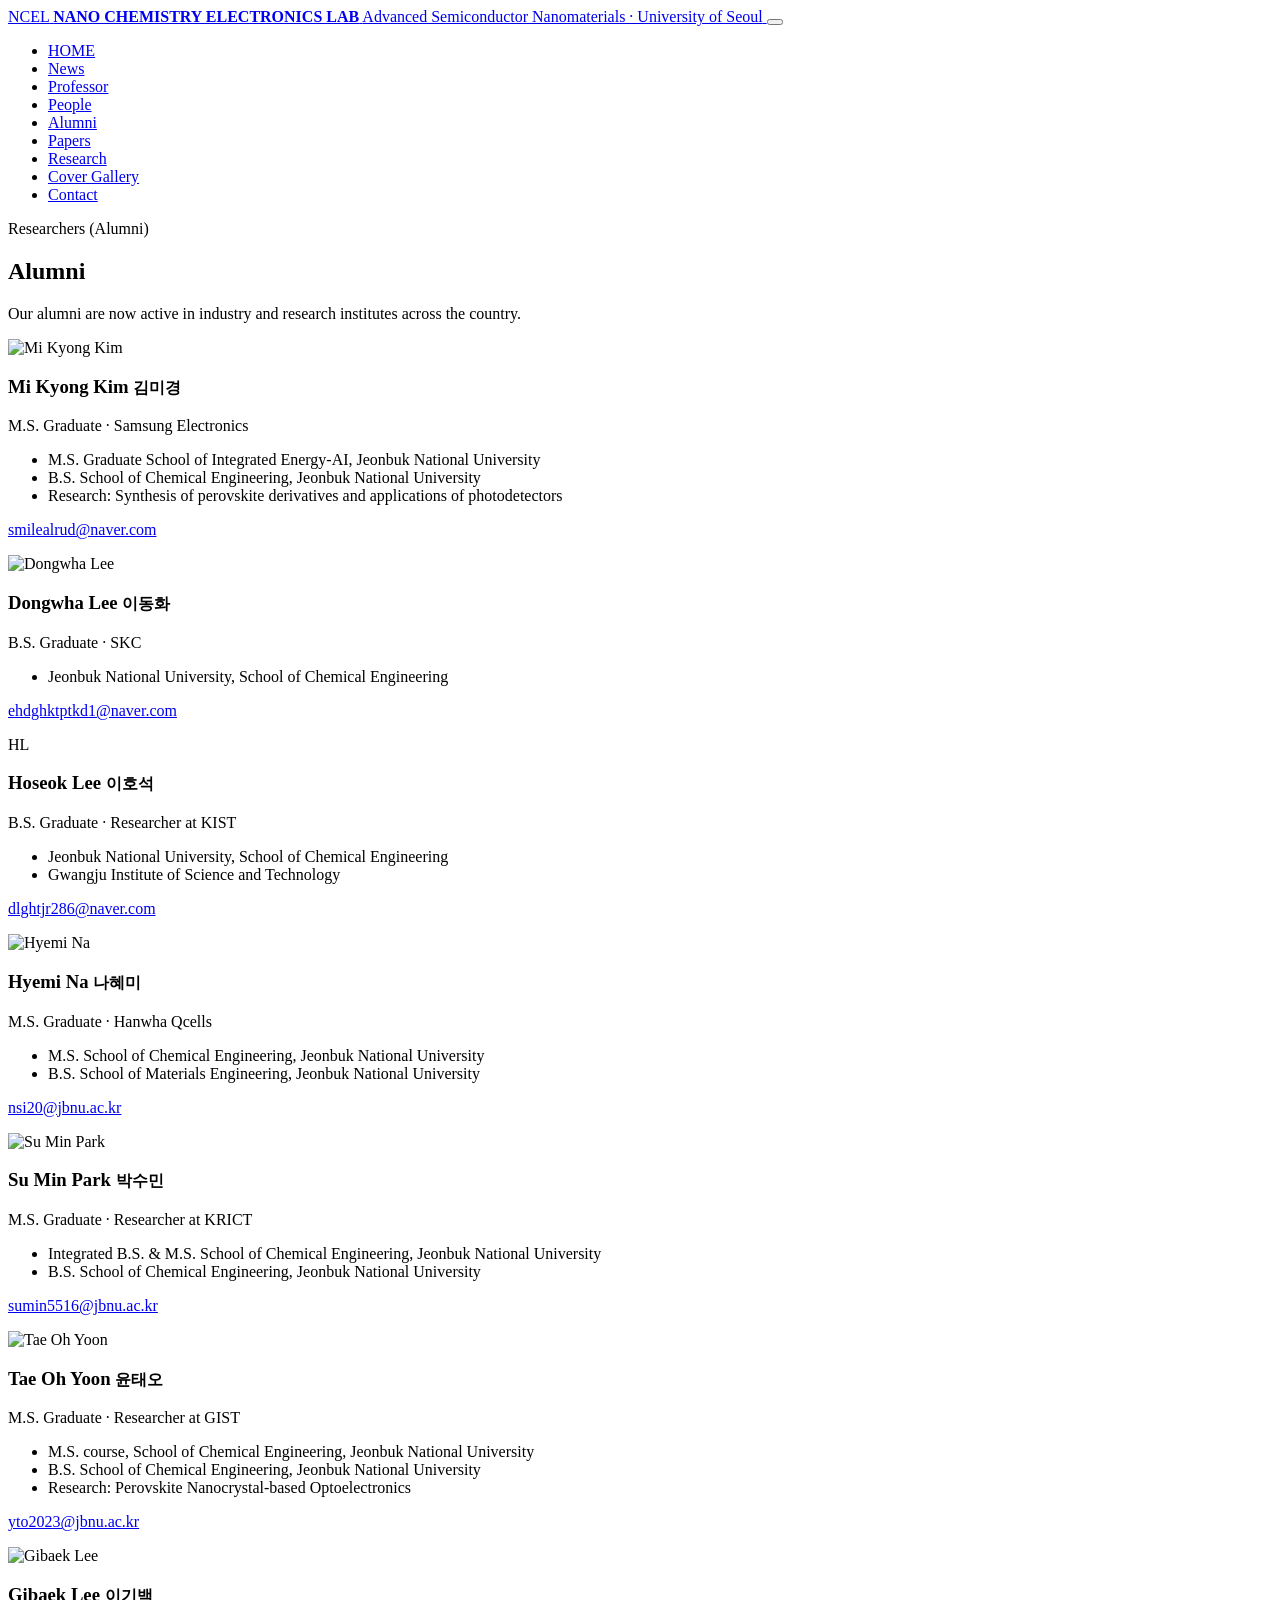
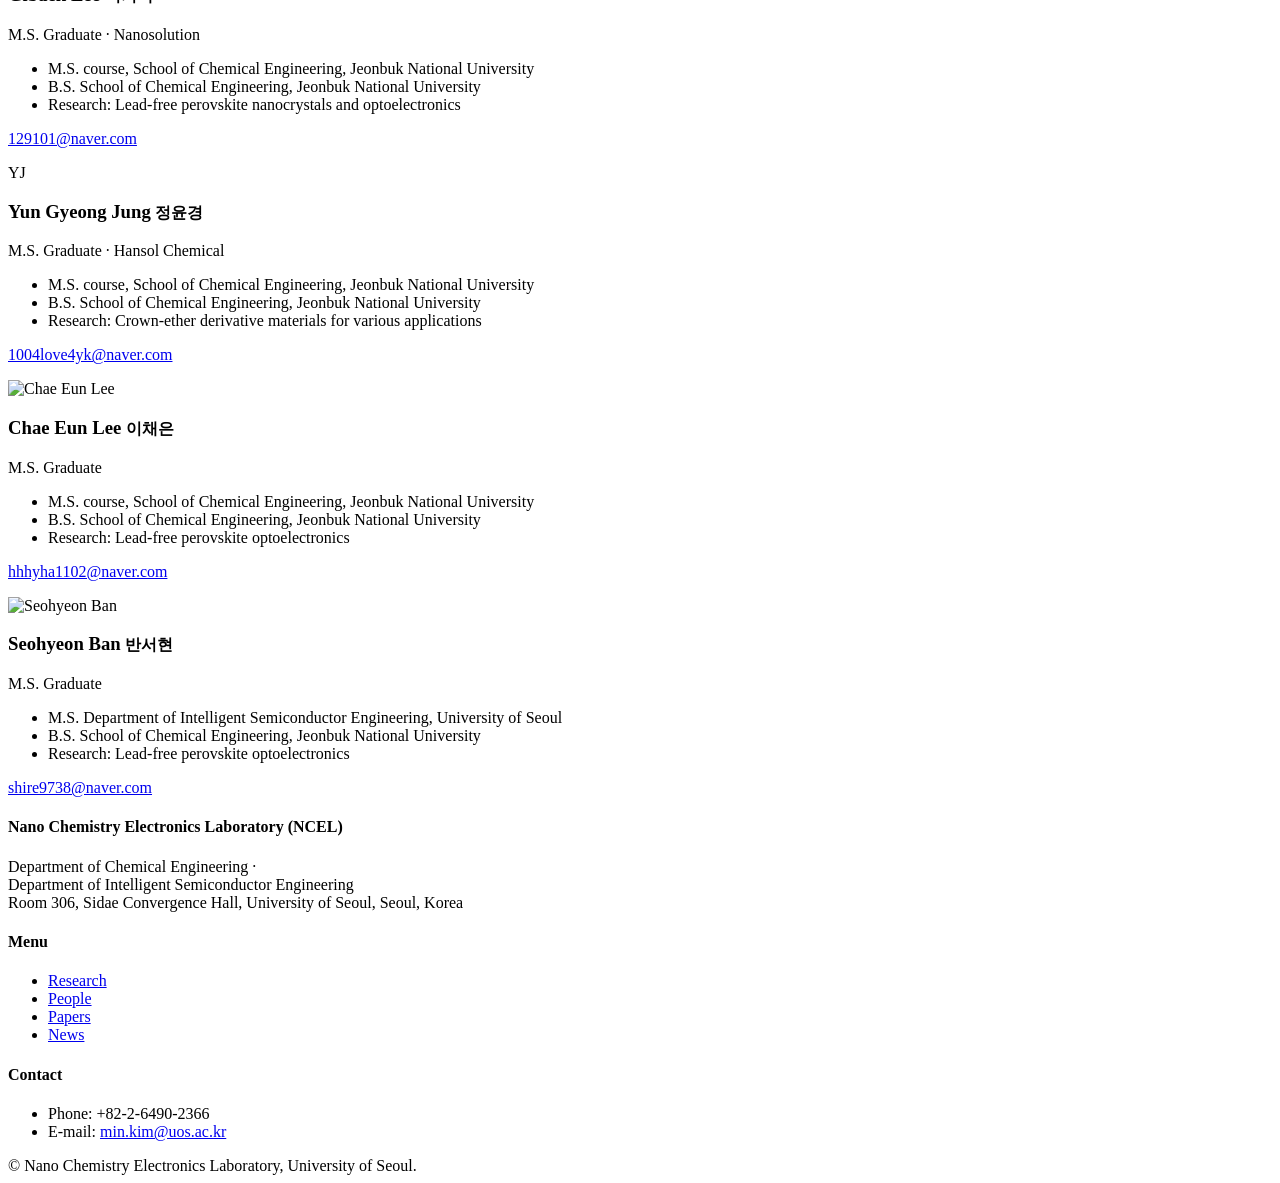
==== alumni.html @ 4b5f378d "Add files via upload" ====
<!DOCTYPE html>
<html lang="en">
<head>
<meta charset="UTF-8">
<meta name="viewport" content="width=device-width, initial-scale=1.0">
<title>Alumni | NCEL</title>
<link rel="stylesheet" href="css/style.css">
</head>
<body>

<header class="site-header">
  <div class="container header-inner">
    <a class="brand" href="index.html">
      <span class="brand-mark">NCEL</span>
      <span class="brand-text">
        <strong>NANO CHEMISTRY ELECTRONICS LAB</strong>
        <span>Advanced Semiconductor Nanomaterials · University of Seoul</span>
      </span>
    </a>
    <button class="nav-toggle" aria-label="Open menu"><span></span><span></span><span></span></button>
    <nav class="main-nav">
      <ul>
        <li><a href="index.html">HOME</a></li>
        <li><a href="news.html">News</a></li>
        <li><a href="professor.html">Professor</a></li>
        <li><a href="people.html">People</a></li>
        <li><a href="alumni.html" class="active">Alumni</a></li>
        <li><a href="papers.html">Papers</a></li>
        <li><a href="research.html">Research</a></li>
        <li><a href="gallery.html">Cover Gallery</a></li>
        <li><a href="contact.html">Contact</a></li>
      </ul>
    </nav>
  </div>
</header>

<section class="page-hero">
  <div class="container">
    <span class="kicker">Researchers (Alumni)</span>
    <h1>Alumni</h1>
    <p>Our alumni are now active in industry and research institutes across the country.</p>
  </div>
</section>

<section class="section">
  <div class="container">
    <div class="people-grid">
      <div class="person">
        <div class="photo"><img src="images/alumni/kim-mikyong.jpg" alt="Mi Kyong Kim"></div>
        <div class="info">
          <h3>Mi Kyong Kim <small>김미경</small></h3>
          <span class="role">M.S. Graduate · Samsung Electronics</span>
          <ul>
            <li>M.S. Graduate School of Integrated Energy-AI, Jeonbuk National University</li>
            <li>B.S. School of Chemical Engineering, Jeonbuk National University</li>
            <li>Research: Synthesis of perovskite derivatives and applications of photodetectors</li>
          </ul>
          <p class="email"><a href="mailto:smilealrud@naver.com">smilealrud@naver.com</a></p>
        </div>
      </div>
      <div class="person">
        <div class="photo"><img src="images/alumni/lee-dongwha.jpg" alt="Dongwha Lee"></div>
        <div class="info">
          <h3>Dongwha Lee <small>이동화</small></h3>
          <span class="role">B.S. Graduate · SKC</span>
          <ul>
            <li>Jeonbuk National University, School of Chemical Engineering</li>
          </ul>
          <p class="email"><a href="mailto:ehdghktptkd1@naver.com">ehdghktptkd1@naver.com</a></p>
        </div>
      </div>
      <div class="person">
        <div class="photo placeholder">HL</div>
        <div class="info">
          <h3>Hoseok Lee <small>이호석</small></h3>
          <span class="role">B.S. Graduate · Researcher at KIST</span>
          <ul>
            <li>Jeonbuk National University, School of Chemical Engineering</li>
            <li>Gwangju Institute of Science and Technology</li>
          </ul>
          <p class="email"><a href="mailto:dlghtjr286@naver.com">dlghtjr286@naver.com</a></p>
        </div>
      </div>
      <div class="person">
        <div class="photo"><img src="images/alumni/na-hyemi.jpg" alt="Hyemi Na"></div>
        <div class="info">
          <h3>Hyemi Na <small>나혜미</small></h3>
          <span class="role">M.S. Graduate · Hanwha Qcells</span>
          <ul>
            <li>M.S. School of Chemical Engineering, Jeonbuk National University</li>
            <li>B.S. School of Materials Engineering, Jeonbuk National University</li>
          </ul>
          <p class="email"><a href="mailto:nsi20@jbnu.ac.kr">nsi20@jbnu.ac.kr</a></p>
        </div>
      </div>
      <div class="person">
        <div class="photo"><img src="images/alumni/park-sumin.jpg" alt="Su Min Park"></div>
        <div class="info">
          <h3>Su Min Park <small>박수민</small></h3>
          <span class="role">M.S. Graduate · Researcher at KRICT</span>
          <ul>
            <li>Integrated B.S. &amp; M.S. School of Chemical Engineering, Jeonbuk National University</li>
            <li>B.S. School of Chemical Engineering, Jeonbuk National University</li>
          </ul>
          <p class="email"><a href="mailto:sumin5516@jbnu.ac.kr">sumin5516@jbnu.ac.kr</a></p>
        </div>
      </div>
      <div class="person">
        <div class="photo"><img src="images/alumni/yoon-taeoh.jpg" alt="Tae Oh Yoon"></div>
        <div class="info">
          <h3>Tae Oh Yoon <small>윤태오</small></h3>
          <span class="role">M.S. Graduate · Researcher at GIST</span>
          <ul>
            <li>M.S. course, School of Chemical Engineering, Jeonbuk National University</li>
            <li>B.S. School of Chemical Engineering, Jeonbuk National University</li>
            <li>Research: Perovskite Nanocrystal-based Optoelectronics</li>
          </ul>
          <p class="email"><a href="mailto:yto2023@jbnu.ac.kr">yto2023@jbnu.ac.kr</a></p>
        </div>
      </div>
      <div class="person">
        <div class="photo"><img src="images/alumni/lee-gibaek.jpg" alt="Gibaek Lee"></div>
        <div class="info">
          <h3>Gibaek Lee <small>이기백</small></h3>
          <span class="role">M.S. Graduate · Nanosolution</span>
          <ul>
            <li>M.S. course, School of Chemical Engineering, Jeonbuk National University</li>
            <li>B.S. School of Chemical Engineering, Jeonbuk National University</li>
            <li>Research: Lead-free perovskite nanocrystals and optoelectronics</li>
          </ul>
          <p class="email"><a href="mailto:129101@naver.com">129101@naver.com</a></p>
        </div>
      </div>
      <div class="person">
        <div class="photo placeholder">YJ</div>
        <div class="info">
          <h3>Yun Gyeong Jung <small>정윤경</small></h3>
          <span class="role">M.S. Graduate · Hansol Chemical</span>
          <ul>
            <li>M.S. course, School of Chemical Engineering, Jeonbuk National University</li>
            <li>B.S. School of Chemical Engineering, Jeonbuk National University</li>
            <li>Research: Crown-ether derivative materials for various applications</li>
          </ul>
          <p class="email"><a href="mailto:1004love4yk@naver.com">1004love4yk@naver.com</a></p>
        </div>
      </div>
      <div class="person">
        <div class="photo"><img src="images/alumni/lee-chaeeun.jpg" alt="Chae Eun Lee"></div>
        <div class="info">
          <h3>Chae Eun Lee <small>이채은</small></h3>
          <span class="role">M.S. Graduate</span>
          <ul>
            <li>M.S. course, School of Chemical Engineering, Jeonbuk National University</li>
            <li>B.S. School of Chemical Engineering, Jeonbuk National University</li>
            <li>Research: Lead-free perovskite optoelectronics</li>
          </ul>
          <p class="email"><a href="mailto:hhhyha1102@naver.com">hhhyha1102@naver.com</a></p>
        </div>
      </div>
      <div class="person">
        <div class="photo"><img src="images/alumni/ban-seohyeon.jpg" alt="Seohyeon Ban"></div>
        <div class="info">
          <h3>Seohyeon Ban <small>반서현</small></h3>
          <span class="role">M.S. Graduate</span>
          <ul>
            <li>M.S. Department of Intelligent Semiconductor Engineering, University of Seoul</li>
            <li>B.S. School of Chemical Engineering, Jeonbuk National University</li>
            <li>Research: Lead-free perovskite optoelectronics</li>
          </ul>
          <p class="email"><a href="mailto:shire9738@naver.com">shire9738@naver.com</a></p>
        </div>
      </div>
    </div>
  </div>
</section>

<footer class="site-footer">
  <div class="container footer-inner">
    <div>
      <h4>Nano Chemistry Electronics Laboratory (NCEL)</h4>
      <p>Department of Chemical Engineering ·<br>Department of Intelligent Semiconductor Engineering<br>Room 306, Sidae Convergence Hall, University of Seoul, Seoul, Korea</p>
    </div>
    <div>
      <h4>Menu</h4>
      <ul>
        <li><a href="research.html">Research</a></li>
        <li><a href="people.html">People</a></li>
        <li><a href="papers.html">Papers</a></li>
        <li><a href="news.html">News</a></li>
      </ul>
    </div>
    <div>
      <h4>Contact</h4>
      <ul>
        <li>Phone: +82-2-6490-2366</li>
        <li>E-mail: <a href="mailto:min.kim@uos.ac.kr">min.kim@uos.ac.kr</a></li>
      </ul>
    </div>
  </div>
  <div class="footer-bottom container">© Nano Chemistry Electronics Laboratory, University of Seoul.</div>
</footer>

<script src="js/main.js"></script>
</body>
</html>
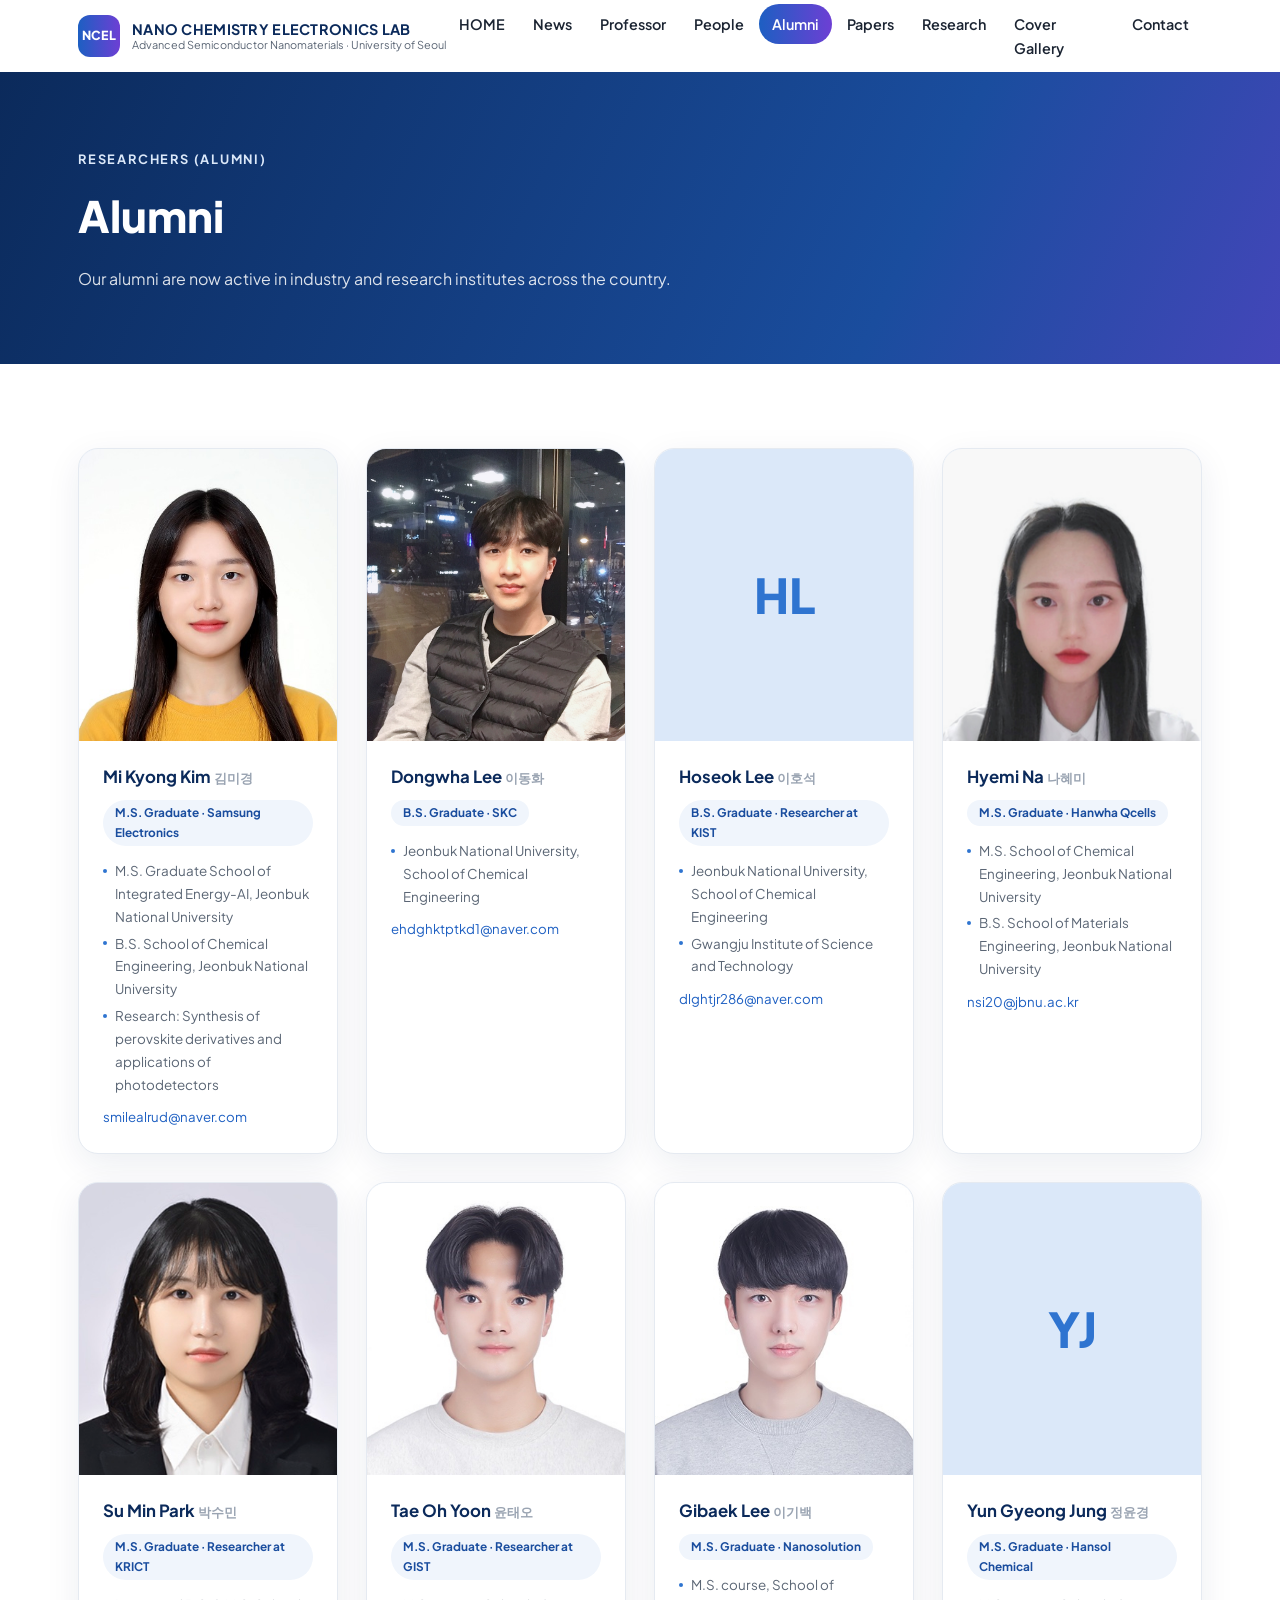
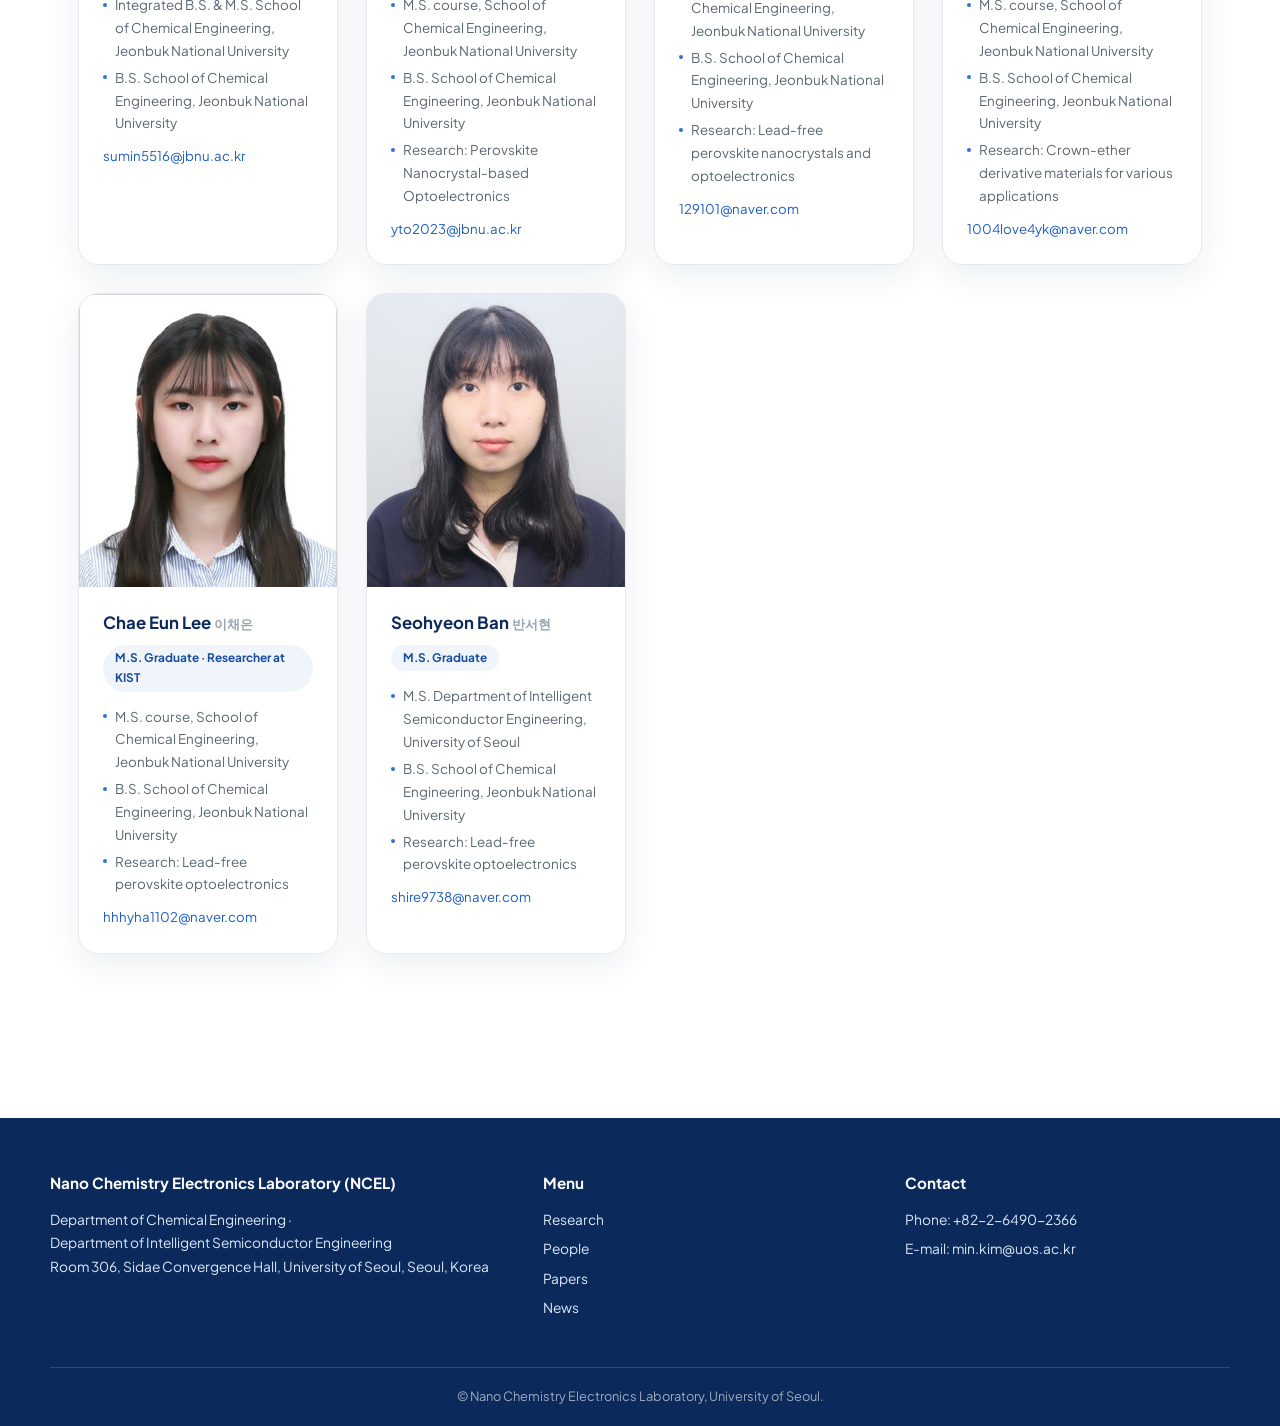
==== commit b93eaeee: "Promote Jin & Cha to Postdoctoral Researchers, fix Tae Geon Lee role, add KIST to Chae Eun Lee Co-Au" ====
--- a/alumni.html
+++ b/alumni.html
@@ -148,7 +148,7 @@
         <div class="photo"><img src="images/alumni/lee-chaeeun.jpg" alt="Chae Eun Lee"></div>
         <div class="info">
           <h3>Chae Eun Lee <small>이채은</small></h3>
-          <span class="role">M.S. Graduate</span>
+          <span class="role">M.S. Graduate · Researcher at KIST</span>
           <ul>
             <li>M.S. course, School of Chemical Engineering, Jeonbuk National University</li>
             <li>B.S. School of Chemical Engineering, Jeonbuk National University</li>
--- a/css/style.css
+++ b/css/style.css
@@ -0,0 +1,448 @@
+/* NCEL — Nano Chemistry Electronics Laboratory
+   Modern magazine-style design inspired by nagroup.ewha.ac.kr */
+@import url('https://fonts.googleapis.com/css2?family=Plus+Jakarta+Sans:wght@400;500;600;700;800&family=Inter:wght@400;500;600&display=swap');
+
+:root {
+  --blue-900: #0b2a5b;
+  --blue-800: #123c7d;
+  --blue-700: #1a4d9e;
+  --blue-600: #1d5fc2;
+  --blue-500: #2f74d0;
+  --violet-600: #6d3fd4;
+  --blue-100: #dbe8f9;
+  --blue-50: #f0f5fc;
+  --ink: #1b2432;
+  --ink-soft: #5b6675;
+  --ink-faint: #9aa4b2;
+  --line: #e5eaf1;
+  --bg: #ffffff;
+  --radius: 20px;
+  --radius-sm: 12px;
+  --shadow: 0 10px 34px rgba(11, 42, 91, 0.08);
+  --shadow-hover: 0 18px 48px rgba(11, 42, 91, 0.16);
+  --grad: linear-gradient(90deg, var(--blue-600), var(--violet-600));
+}
+
+* { margin: 0; padding: 0; box-sizing: border-box; }
+html { scroll-behavior: smooth; }
+body {
+  font-family: "Plus Jakarta Sans", "Inter", "Pretendard", "Noto Sans KR", "Malgun Gothic", system-ui, sans-serif;
+  color: var(--ink);
+  background: var(--bg);
+  line-height: 1.7;
+  word-break: keep-all;
+}
+img { max-width: 100%; display: block; }
+a { color: var(--blue-600); text-decoration: none; }
+a:hover { color: var(--blue-800); }
+
+.container { max-width: 1180px; margin: 0 auto; padding: 0 28px; }
+
+/* ---------- Scroll reveal ---------- */
+.reveal {
+  opacity: 0;
+  transform: translateY(28px);
+  transition: opacity 0.7s cubic-bezier(0.22, 0.61, 0.36, 1), transform 0.7s cubic-bezier(0.22, 0.61, 0.36, 1);
+}
+.reveal.visible { opacity: 1; transform: none; }
+@media (prefers-reduced-motion: reduce) {
+  .reveal { opacity: 1; transform: none; transition: none; }
+}
+
+/* ---------- Header ---------- */
+.site-header {
+  position: sticky; top: 0; z-index: 100;
+  background: rgba(255, 255, 255, 0.9);
+  backdrop-filter: blur(12px);
+  transition: box-shadow 0.3s;
+}
+.site-header.scrolled { box-shadow: 0 4px 24px rgba(11, 42, 91, 0.1); }
+.header-inner {
+  display: flex; align-items: center; justify-content: space-between;
+  height: 72px;
+}
+.brand { display: flex; align-items: center; gap: 12px; color: var(--blue-900); }
+.brand-mark {
+  width: 42px; height: 42px; border-radius: 12px; flex: none;
+  background: var(--grad);
+  color: #fff; font-weight: 800; font-size: 0.78rem;
+  display: flex; align-items: center; justify-content: center;
+  letter-spacing: 0.02em;
+}
+.brand-text { line-height: 1.25; }
+.brand-text strong { display: block; font-size: 0.9rem; letter-spacing: 0.02em; white-space: nowrap; }
+.brand-text span { display: block; font-size: 0.68rem; color: var(--ink-soft); white-space: nowrap; }
+
+.main-nav ul { display: flex; gap: 2px; list-style: none; }
+.main-nav a {
+  display: block; padding: 8px 13px; border-radius: 999px;
+  font-size: 0.9rem; font-weight: 600; color: var(--ink);
+  transition: 0.2s;
+}
+.main-nav a:hover { background: var(--blue-50); color: var(--blue-700); }
+.main-nav a.active { background: var(--grad); color: #fff; }
+
+.nav-toggle {
+  display: none; background: none; border: 0; cursor: pointer;
+  width: 44px; height: 44px; border-radius: 10px;
+}
+.nav-toggle span {
+  display: block; width: 22px; height: 2px; margin: 5px auto;
+  background: var(--blue-900); border-radius: 2px; transition: 0.25s;
+}
+.nav-toggle.open span:nth-child(1) { transform: translateY(7px) rotate(45deg); }
+.nav-toggle.open span:nth-child(2) { opacity: 0; }
+.nav-toggle.open span:nth-child(3) { transform: translateY(-7px) rotate(-45deg); }
+
+@media (max-width: 1240px) {
+  .nav-toggle { display: block; }
+  .main-nav {
+    position: absolute; top: 72px; left: 0; right: 0;
+    background: #fff; border-bottom: 1px solid var(--line);
+    display: none; box-shadow: var(--shadow);
+  }
+  .main-nav.open { display: block; animation: navDrop 0.3s ease; }
+  .main-nav ul { flex-direction: column; padding: 12px 16px; }
+  .main-nav a { padding: 12px 16px; font-size: 1rem; border-radius: var(--radius-sm); }
+}
+@keyframes navDrop {
+  from { opacity: 0; transform: translateY(-10px); }
+  to { opacity: 1; transform: none; }
+}
+
+/* ---------- Hero slider ---------- */
+.hero-slider {
+  position: relative; overflow: hidden;
+  border-radius: var(--radius);
+  margin: 20px auto 0;
+  max-width: 1320px;
+  height: min(78vh, 640px);
+}
+@media (max-width: 1360px) { .hero-slider { margin-left: 20px; margin-right: 20px; } }
+@media (max-width: 640px) { .hero-slider { height: 520px; margin-left: 12px; margin-right: 12px; } }
+.slide {
+  position: absolute; inset: 0;
+  background-size: cover; background-position: center;
+  opacity: 0; transition: opacity 1s ease;
+  display: flex; align-items: center;
+}
+.slide.active { opacity: 1; z-index: 1; }
+.slide::before {
+  content: ""; position: absolute; inset: 0;
+  background: linear-gradient(100deg, rgba(6, 20, 46, 0.82) 0%, rgba(13, 42, 88, 0.6) 55%, rgba(13, 42, 88, 0.25) 100%);
+}
+.slide-content {
+  position: relative; z-index: 2; color: #fff;
+  padding: 0 clamp(28px, 6vw, 80px); max-width: 760px;
+}
+.slide-content .slide-meta {
+  font-size: 0.85rem; font-weight: 600; letter-spacing: 0.04em;
+  color: rgba(255, 255, 255, 0.85); margin-bottom: 16px;
+}
+.slide-content .slide-meta strong { color: #fff; }
+.slide-content h1, .slide-content h2 {
+  font-size: clamp(1.7rem, 4.2vw, 3rem); line-height: 1.2;
+  font-weight: 700; margin-bottom: 26px;
+}
+.slide.active .slide-content > * {
+  animation: slideUp 0.9s cubic-bezier(0.22, 0.61, 0.36, 1) both;
+}
+.slide.active .slide-content > *:nth-child(2) { animation-delay: 0.12s; }
+.slide.active .slide-content > *:nth-child(3) { animation-delay: 0.24s; }
+@keyframes slideUp {
+  from { opacity: 0; transform: translateY(30px); }
+  to { opacity: 1; transform: none; }
+}
+.btn {
+  display: inline-flex; align-items: center; gap: 10px;
+  padding: 13px 28px; border-radius: 999px;
+  font-weight: 700; font-size: 0.92rem; transition: 0.25s;
+}
+.btn-grad { background: var(--grad); color: #fff; box-shadow: 0 8px 24px rgba(41, 78, 190, 0.4); }
+.btn-grad:hover { transform: translateY(-2px); box-shadow: 0 12px 32px rgba(41, 78, 190, 0.55); color: #fff; }
+.btn-grad .arrow { transition: transform 0.25s; }
+.btn-grad:hover .arrow { transform: translateX(4px); }
+.btn-ghost { border: 1.5px solid rgba(255, 255, 255, 0.65); color: #fff; }
+.btn-ghost:hover { background: rgba(255, 255, 255, 0.14); color: #fff; }
+
+.slider-dots {
+  position: absolute; z-index: 3; bottom: 26px; left: clamp(28px, 6vw, 80px);
+  display: flex; gap: 10px;
+}
+.slider-dots button {
+  width: 9px; height: 9px; border-radius: 50%; border: 0; cursor: pointer;
+  background: rgba(255, 255, 255, 0.45); transition: 0.3s; padding: 0;
+}
+.slider-dots button.active { background: #fff; transform: scale(1.3); }
+
+/* ---------- Sections ---------- */
+.section { padding: 84px 0; }
+.section.tight { padding: 48px 0; }
+.section-label {
+  color: var(--ink-faint); font-weight: 600; font-size: 1.05rem;
+  letter-spacing: 0.02em; margin-bottom: 28px;
+}
+.section-head { margin-bottom: 40px; }
+.section-head h2 { font-size: clamp(1.5rem, 3vw, 2.1rem); color: var(--blue-900); margin-top: 4px; font-weight: 700; }
+.section-head p.desc { color: var(--ink-soft); margin-top: 10px; max-width: 680px; }
+
+.page-hero {
+  background: linear-gradient(115deg, var(--blue-900) 0%, var(--blue-700) 70%, var(--violet-600) 130%);
+  color: #fff; padding: 72px 0;
+}
+.page-hero .kicker { color: var(--blue-100); font-weight: 700; letter-spacing: 0.14em; font-size: 0.8rem; text-transform: uppercase; }
+.page-hero h1 { font-size: clamp(1.9rem, 4vw, 2.7rem); margin-top: 8px; font-weight: 800; }
+.page-hero p { margin-top: 12px; color: rgba(255, 255, 255, 0.85); max-width: 720px; }
+
+/* ---------- Cards ---------- */
+.card-grid { display: grid; gap: 26px; grid-template-columns: repeat(auto-fill, minmax(300px, 1fr)); }
+.card {
+  background: #fff; border: 1px solid var(--line); border-radius: var(--radius);
+  padding: 30px; box-shadow: var(--shadow);
+  transition: transform 0.35s, box-shadow 0.35s;
+}
+.card:hover { transform: translateY(-6px); box-shadow: var(--shadow-hover); }
+.card h3 { color: var(--blue-800); font-size: 1.1rem; margin-bottom: 12px; font-weight: 700; }
+.card ul { padding-left: 18px; color: var(--ink-soft); font-size: 0.92rem; }
+.card ul li { margin: 7px 0; }
+.card .icon {
+  width: 50px; height: 50px; border-radius: 14px; margin-bottom: 18px;
+  background: var(--blue-50); color: var(--blue-700);
+  display: flex; align-items: center; justify-content: center; font-size: 1.4rem;
+}
+
+/* Image-topped research cards (home) */
+.img-card {
+  background: #fff; border: 1px solid var(--line); border-radius: var(--radius);
+  overflow: hidden; box-shadow: var(--shadow);
+  transition: transform 0.35s, box-shadow 0.35s;
+  display: flex; flex-direction: column;
+}
+.img-card:hover { transform: translateY(-6px); box-shadow: var(--shadow-hover); }
+.img-card .thumb { height: 220px; overflow: hidden; }
+.img-card .thumb img { width: 100%; height: 100%; object-fit: cover; transition: transform 0.5s; }
+.img-card:hover .thumb img { transform: scale(1.06); }
+.img-card .body { padding: 26px 28px 30px; }
+.img-card .body .tag {
+  font-size: 0.72rem; font-weight: 700; letter-spacing: 0.08em;
+  text-transform: uppercase; color: var(--ink-faint);
+}
+.img-card .body h3 { color: var(--ink); font-size: 1.15rem; margin: 6px 0 10px; font-weight: 700; }
+.img-card .body p { color: var(--ink-soft); font-size: 0.92rem; }
+
+/* ---------- People ---------- */
+.people-grid { display: grid; gap: 28px; grid-template-columns: repeat(auto-fill, minmax(255px, 1fr)); }
+.person {
+  background: #fff; border: 1px solid var(--line); border-radius: var(--radius);
+  overflow: hidden; box-shadow: var(--shadow); display: flex; flex-direction: column;
+  transition: transform 0.35s, box-shadow 0.35s;
+}
+.person:hover { transform: translateY(-6px); box-shadow: var(--shadow-hover); }
+.person .photo { aspect-ratio: 3 / 3.4; overflow: hidden; background: var(--blue-100); }
+.person .photo img { width: 100%; height: 100%; object-fit: cover; object-position: center top; transition: transform 0.45s; }
+.person:hover .photo img { transform: scale(1.05); }
+.person .photo.placeholder {
+  display: flex; align-items: center; justify-content: center;
+  color: var(--blue-500); font-size: 3rem; font-weight: 800;
+}
+.person .info { padding: 22px 24px 24px; }
+.person .info h3 { color: var(--blue-900); font-size: 1.05rem; font-weight: 700; }
+.person .info h3 small { color: var(--ink-faint); font-weight: 600; font-size: 0.82rem; }
+.person .info .role {
+  display: inline-block; margin: 8px 0 10px; padding: 3px 12px; border-radius: 999px;
+  background: var(--blue-50); color: var(--blue-700); font-size: 0.74rem; font-weight: 700;
+}
+.person .info ul { list-style: none; color: var(--ink-soft); font-size: 0.84rem; }
+.person .info ul li { margin: 4px 0; padding-left: 12px; position: relative; }
+.person .info ul li::before {
+  content: ""; position: absolute; left: 0; top: 0.65em;
+  width: 4px; height: 4px; border-radius: 50%; background: var(--blue-500);
+}
+.person .info .email { margin-top: 10px; font-size: 0.83rem; }
+
+.group-title {
+  display: flex; align-items: center; gap: 14px;
+  margin: 60px 0 28px; color: var(--blue-900); font-size: 1.35rem; font-weight: 700;
+}
+.group-title:first-of-type { margin-top: 0; }
+.group-title::after { content: ""; flex: 1; height: 1px; background: var(--line); }
+
+/* ---------- Professor ---------- */
+.prof-layout { display: grid; grid-template-columns: 330px 1fr; gap: 52px; align-items: start; }
+@media (max-width: 860px) { .prof-layout { grid-template-columns: 1fr; } }
+.prof-photo { border-radius: var(--radius); overflow: hidden; box-shadow: var(--shadow); position: sticky; top: 96px; }
+.prof-card { background: linear-gradient(120deg, var(--blue-900), var(--blue-700)); color: #fff; padding: 24px 26px; }
+.prof-card h2 { font-size: 1.3rem; }
+.prof-card p { color: var(--blue-100); font-size: 0.88rem; margin-top: 4px; }
+.prof-card a { color: #fff; text-decoration: underline; }
+
+.timeline { list-style: none; position: relative; padding-left: 30px; }
+.timeline::before {
+  content: ""; position: absolute; left: 8px; top: 6px; bottom: 6px;
+  width: 2px; background: var(--blue-100);
+}
+.timeline li { position: relative; padding-bottom: 32px; }
+.timeline li:last-child { padding-bottom: 0; }
+.timeline li::before {
+  content: ""; position: absolute; left: -28px; top: 7px;
+  width: 12px; height: 12px; border-radius: 50%;
+  background: var(--grad); border: 3px solid var(--blue-100);
+}
+.timeline .period { color: var(--blue-600); font-weight: 700; font-size: 0.85rem; letter-spacing: 0.03em; }
+.timeline h3 { color: var(--blue-900); font-size: 1.12rem; margin: 3px 0 6px; font-weight: 700; }
+.timeline p { color: var(--ink-soft); font-size: 0.93rem; }
+
+/* ---------- News ---------- */
+.news-list { list-style: none; }
+.news-item {
+  background: #fff; border: 1px solid var(--line); border-radius: var(--radius);
+  padding: 26px 30px; margin-bottom: 16px; box-shadow: var(--shadow);
+  display: grid; grid-template-columns: 130px 1fr; gap: 22px;
+  transition: transform 0.3s, box-shadow 0.3s;
+}
+.news-item:hover { transform: translateY(-3px); box-shadow: var(--shadow-hover); }
+@media (max-width: 640px) { .news-item { grid-template-columns: 1fr; gap: 6px; } }
+.news-item .date { color: var(--blue-600); font-weight: 700; font-size: 0.88rem; white-space: nowrap; }
+.news-item .body { color: var(--ink); font-size: 0.94rem; }
+.news-item .body p { margin: 4px 0; }
+.news-item .body a { font-size: 0.86rem; word-break: break-all; }
+.badge {
+  display: inline-block; padding: 2px 12px; border-radius: 999px; margin-bottom: 6px;
+  background: var(--grad); color: #fff; font-size: 0.71rem; font-weight: 700; letter-spacing: 0.03em;
+}
+
+/* Home news feed */
+.feed-list { list-style: none; }
+.feed-item {
+  display: flex; justify-content: space-between; align-items: baseline; gap: 24px;
+  padding: 22px 28px; border: 1px solid var(--line); border-radius: var(--radius-sm);
+  margin-bottom: 12px; background: #fff;
+  transition: transform 0.3s, box-shadow 0.3s, border-color 0.3s;
+}
+.feed-item:hover { transform: translateX(6px); box-shadow: var(--shadow); border-color: var(--blue-100); }
+.feed-item .headline { font-weight: 600; color: var(--ink); font-size: 0.95rem; }
+.feed-item .when { color: var(--ink-faint); font-size: 0.82rem; white-space: nowrap; }
+@media (max-width: 640px) { .feed-item { flex-direction: column; gap: 4px; } }
+
+/* ---------- Papers ---------- */
+.year-block { margin-bottom: 52px; }
+.year-block h2 {
+  color: var(--blue-900); font-size: 1.5rem; margin-bottom: 18px; font-weight: 700;
+  display: flex; align-items: center; gap: 14px;
+}
+.year-block h2 .tag {
+  font-size: 0.7rem; padding: 3px 12px; border-radius: 999px;
+  background: var(--grad); color: #fff; letter-spacing: 0.06em;
+}
+.year-block h2::after { content: ""; flex: 1; height: 1px; background: var(--line); }
+.paper-list { list-style: none; }
+.paper-list li {
+  background: #fff; border: 1px solid var(--line); border-radius: var(--radius-sm);
+  padding: 15px 20px; margin-bottom: 10px; font-size: 0.9rem; color: var(--ink-soft);
+  display: flex; gap: 14px;
+  transition: transform 0.25s, box-shadow 0.25s;
+}
+.paper-list li:hover { transform: translateY(-2px); box-shadow: var(--shadow); }
+.paper-list .num { color: var(--blue-600); font-weight: 800; flex: none; min-width: 38px; }
+.paper-list .title { font-style: normal; color: var(--ink); font-weight: 600; }
+.paper-list .journal { color: var(--blue-700); font-weight: 600; font-style: italic; }
+.paper-list .cover-note { color: #b7791f; font-weight: 700; font-size: 0.8rem; }
+.paper-link {
+  display: inline-flex; align-items: center; gap: 4px;
+  margin-left: 10px; padding: 2px 12px; border-radius: 999px;
+  background: var(--blue-50); border: 1px solid var(--blue-100);
+  color: var(--blue-700); font-size: 0.74rem; font-weight: 700;
+  white-space: nowrap; vertical-align: 2px; transition: 0.2s;
+}
+.paper-link:hover { background: var(--grad); border-color: transparent; color: #fff; }
+.note { color: var(--ink-soft); font-size: 0.88rem; margin-bottom: 20px; }
+
+/* ---------- Gallery ---------- */
+.gallery-grid { display: grid; gap: 24px; grid-template-columns: repeat(auto-fill, minmax(205px, 1fr)); }
+.gallery-grid figure {
+  border-radius: var(--radius); overflow: hidden; background: #fff;
+  border: 1px solid var(--line); box-shadow: var(--shadow);
+  transition: transform 0.35s, box-shadow 0.35s;
+}
+.gallery-grid figure:hover { transform: translateY(-6px); box-shadow: var(--shadow-hover); }
+.gallery-grid img { width: 100%; aspect-ratio: 3 / 4; object-fit: cover; transition: transform 0.45s; }
+.gallery-grid figure:hover img { transform: scale(1.06); }
+.gallery-grid figcaption { padding: 13px 16px; font-size: 0.84rem; font-weight: 600; color: var(--blue-800); }
+
+/* ---------- Research ---------- */
+.research-feature { display: grid; grid-template-columns: 1fr 1fr; gap: 44px; align-items: center; margin-bottom: 60px; }
+@media (max-width: 860px) { .research-feature { grid-template-columns: 1fr; } }
+.research-feature img { border-radius: var(--radius); box-shadow: var(--shadow); }
+.research-feature h3 { color: var(--blue-900); font-size: 1.4rem; margin-bottom: 12px; font-weight: 700; }
+.research-feature p { color: var(--ink-soft); }
+.research-imgs { display: grid; grid-template-columns: repeat(auto-fit, minmax(240px, 1fr)); gap: 22px; margin-top: 40px; }
+.research-imgs img {
+  border-radius: var(--radius); border: 1px solid var(--line); box-shadow: var(--shadow); width: 100%;
+  transition: transform 0.35s;
+}
+.research-imgs img:hover { transform: translateY(-4px); }
+
+/* ---------- Contact ---------- */
+.contact-grid { display: grid; grid-template-columns: 1.2fr 1fr; gap: 44px; align-items: start; }
+@media (max-width: 860px) { .contact-grid { grid-template-columns: 1fr; } }
+.contact-info-card {
+  background: linear-gradient(135deg, var(--blue-900), var(--blue-700) 75%, var(--violet-600) 140%);
+  color: #fff; border-radius: var(--radius);
+  padding: 38px; box-shadow: var(--shadow);
+}
+.contact-info-card h3 { font-size: 1.25rem; margin-bottom: 22px; }
+.contact-info-card dl { display: grid; gap: 18px; }
+.contact-info-card dt { color: var(--blue-100); font-size: 0.76rem; font-weight: 700; letter-spacing: 0.1em; text-transform: uppercase; }
+.contact-info-card dd { font-size: 0.97rem; margin-top: 2px; }
+.contact-info-card a { color: #fff; text-decoration: underline; }
+
+/* ---------- Home extras ---------- */
+.highlight-band { display: grid; grid-template-columns: 1fr 1fr; gap: 48px; align-items: center; }
+@media (max-width: 860px) { .highlight-band { grid-template-columns: 1fr; } }
+.highlight-band img { border-radius: var(--radius); box-shadow: var(--shadow); }
+.check-list { list-style: none; margin-top: 16px; }
+.check-list li { padding-left: 32px; position: relative; margin: 11px 0; color: var(--ink-soft); }
+.check-list li::before {
+  content: "✓"; position: absolute; left: 0; top: 2px;
+  width: 21px; height: 21px; border-radius: 7px; font-size: 0.72rem;
+  background: var(--grad); color: #fff;
+  display: flex; align-items: center; justify-content: center;
+}
+
+.cta-band {
+  background: linear-gradient(110deg, var(--blue-800), var(--blue-600) 65%, var(--violet-600) 130%);
+  border-radius: var(--radius); color: #fff; padding: 52px;
+  display: flex; align-items: center; justify-content: space-between; gap: 26px; flex-wrap: wrap;
+  box-shadow: var(--shadow);
+}
+.cta-band h2 { font-size: 1.5rem; font-weight: 700; }
+.cta-band p { color: var(--blue-100); margin-top: 6px; }
+.cta-band .btn { background: #fff; color: var(--blue-800); }
+.cta-band .btn:hover { transform: translateY(-2px); }
+
+/* ---------- Footer ---------- */
+.site-footer { background: var(--blue-900); color: var(--blue-100); margin-top: 80px; }
+.footer-inner { padding: 52px 0 42px; display: grid; grid-template-columns: 1.4fr 1fr 1fr; gap: 38px; }
+@media (max-width: 860px) { .footer-inner { grid-template-columns: 1fr; } }
+.site-footer h4 { color: #fff; font-size: 0.95rem; margin-bottom: 12px; }
+.site-footer p, .site-footer li { font-size: 0.86rem; }
+.site-footer ul { list-style: none; }
+.site-footer li { margin: 6px 0; }
+.site-footer a { color: var(--blue-100); }
+.site-footer a:hover { color: #fff; }
+.footer-bottom {
+  border-top: 1px solid rgba(255, 255, 255, 0.15);
+  padding: 18px 0; font-size: 0.8rem; text-align: center; color: rgba(255, 255, 255, 0.6);
+}
+
+/* ---------- Back to top ---------- */
+.to-top {
+  position: fixed; right: 26px; bottom: 26px; z-index: 90;
+  width: 46px; height: 46px; border-radius: 50%; border: 0; cursor: pointer;
+  background: var(--grad); color: #fff; font-size: 1.1rem;
+  box-shadow: 0 8px 24px rgba(41, 78, 190, 0.45);
+  opacity: 0; pointer-events: none; transform: translateY(12px);
+  transition: 0.3s;
+}
+.to-top.show { opacity: 1; pointer-events: auto; transform: none; }
+.to-top:hover { transform: translateY(-3px); }
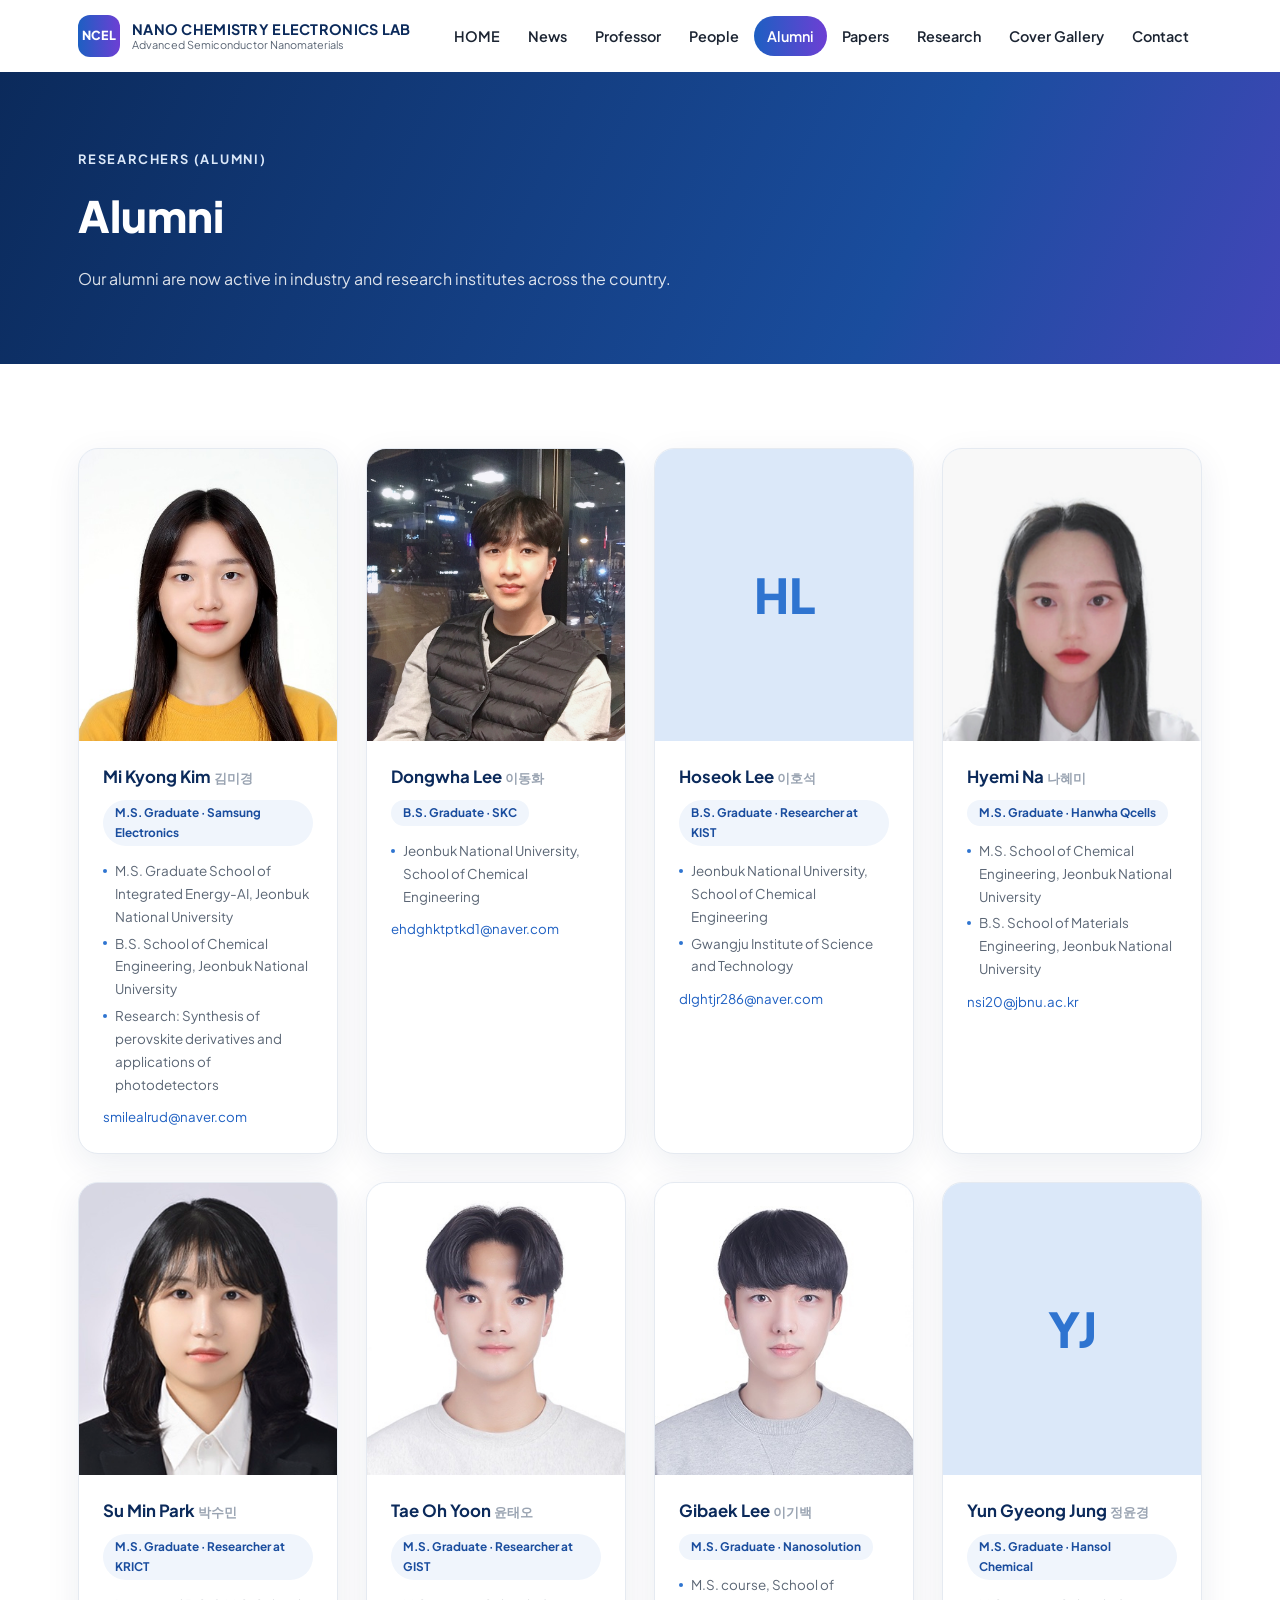
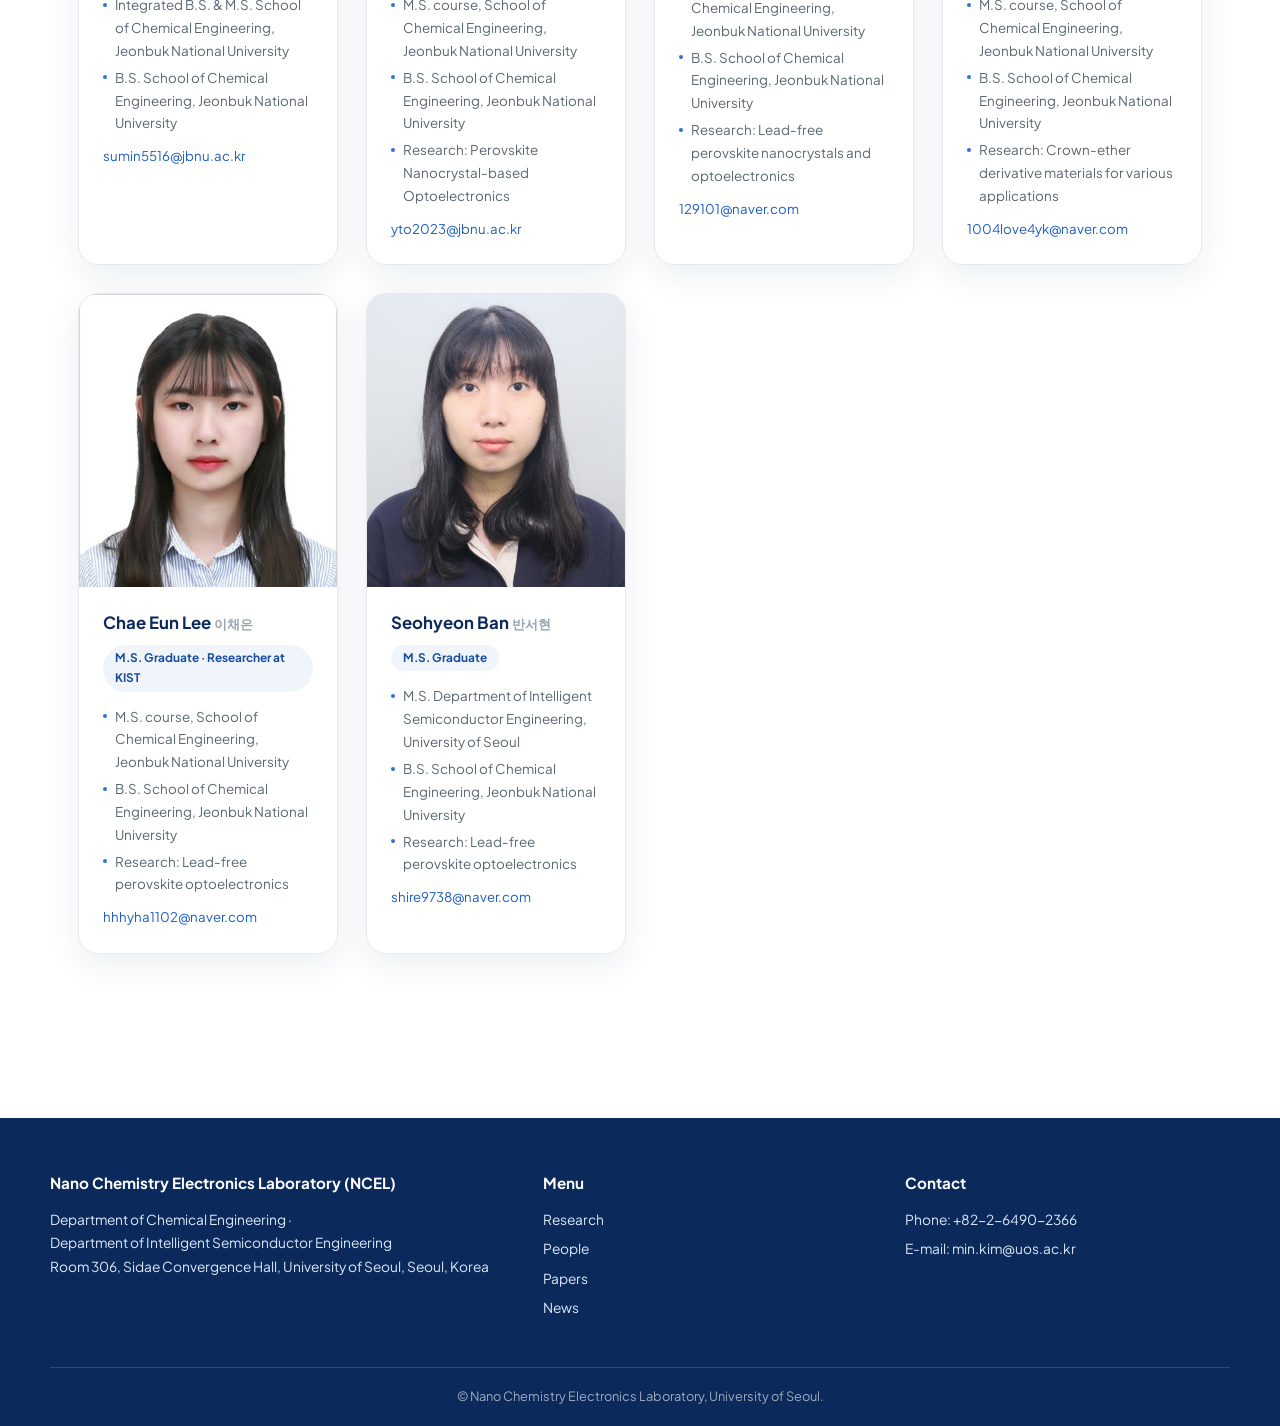
==== commit cccac099: "Fix mobile header: shorten brand subtitle, shrink brand ~90% on small screens, prevent nav item wrap" ====
--- a/alumni.html
+++ b/alumni.html
@@ -14,7 +14,7 @@
       <span class="brand-mark">NCEL</span>
       <span class="brand-text">
         <strong>NANO CHEMISTRY ELECTRONICS LAB</strong>
-        <span>Advanced Semiconductor Nanomaterials · University of Seoul</span>
+        <span>Advanced Semiconductor Nanomaterials</span>
       </span>
     </a>
     <button class="nav-toggle" aria-label="Open menu"><span></span><span></span><span></span></button>
--- a/css/style.css
+++ b/css/style.css
@@ -72,12 +72,18 @@
 .brand-text { line-height: 1.25; }
 .brand-text strong { display: block; font-size: 0.9rem; letter-spacing: 0.02em; white-space: nowrap; }
 .brand-text span { display: block; font-size: 0.68rem; color: var(--ink-soft); white-space: nowrap; }
+@media (max-width: 560px) {
+  .brand { gap: 10px; }
+  .brand-mark { width: 38px; height: 38px; font-size: 0.7rem; }
+  .brand-text strong { font-size: 0.78rem; }
+  .brand-text span { font-size: 0.6rem; }
+}
 
 .main-nav ul { display: flex; gap: 2px; list-style: none; }
 .main-nav a {
   display: block; padding: 8px 13px; border-radius: 999px;
   font-size: 0.9rem; font-weight: 600; color: var(--ink);
-  transition: 0.2s;
+  transition: 0.2s; white-space: nowrap;
 }
 .main-nav a:hover { background: var(--blue-50); color: var(--blue-700); }
 .main-nav a.active { background: var(--grad); color: #fff; }
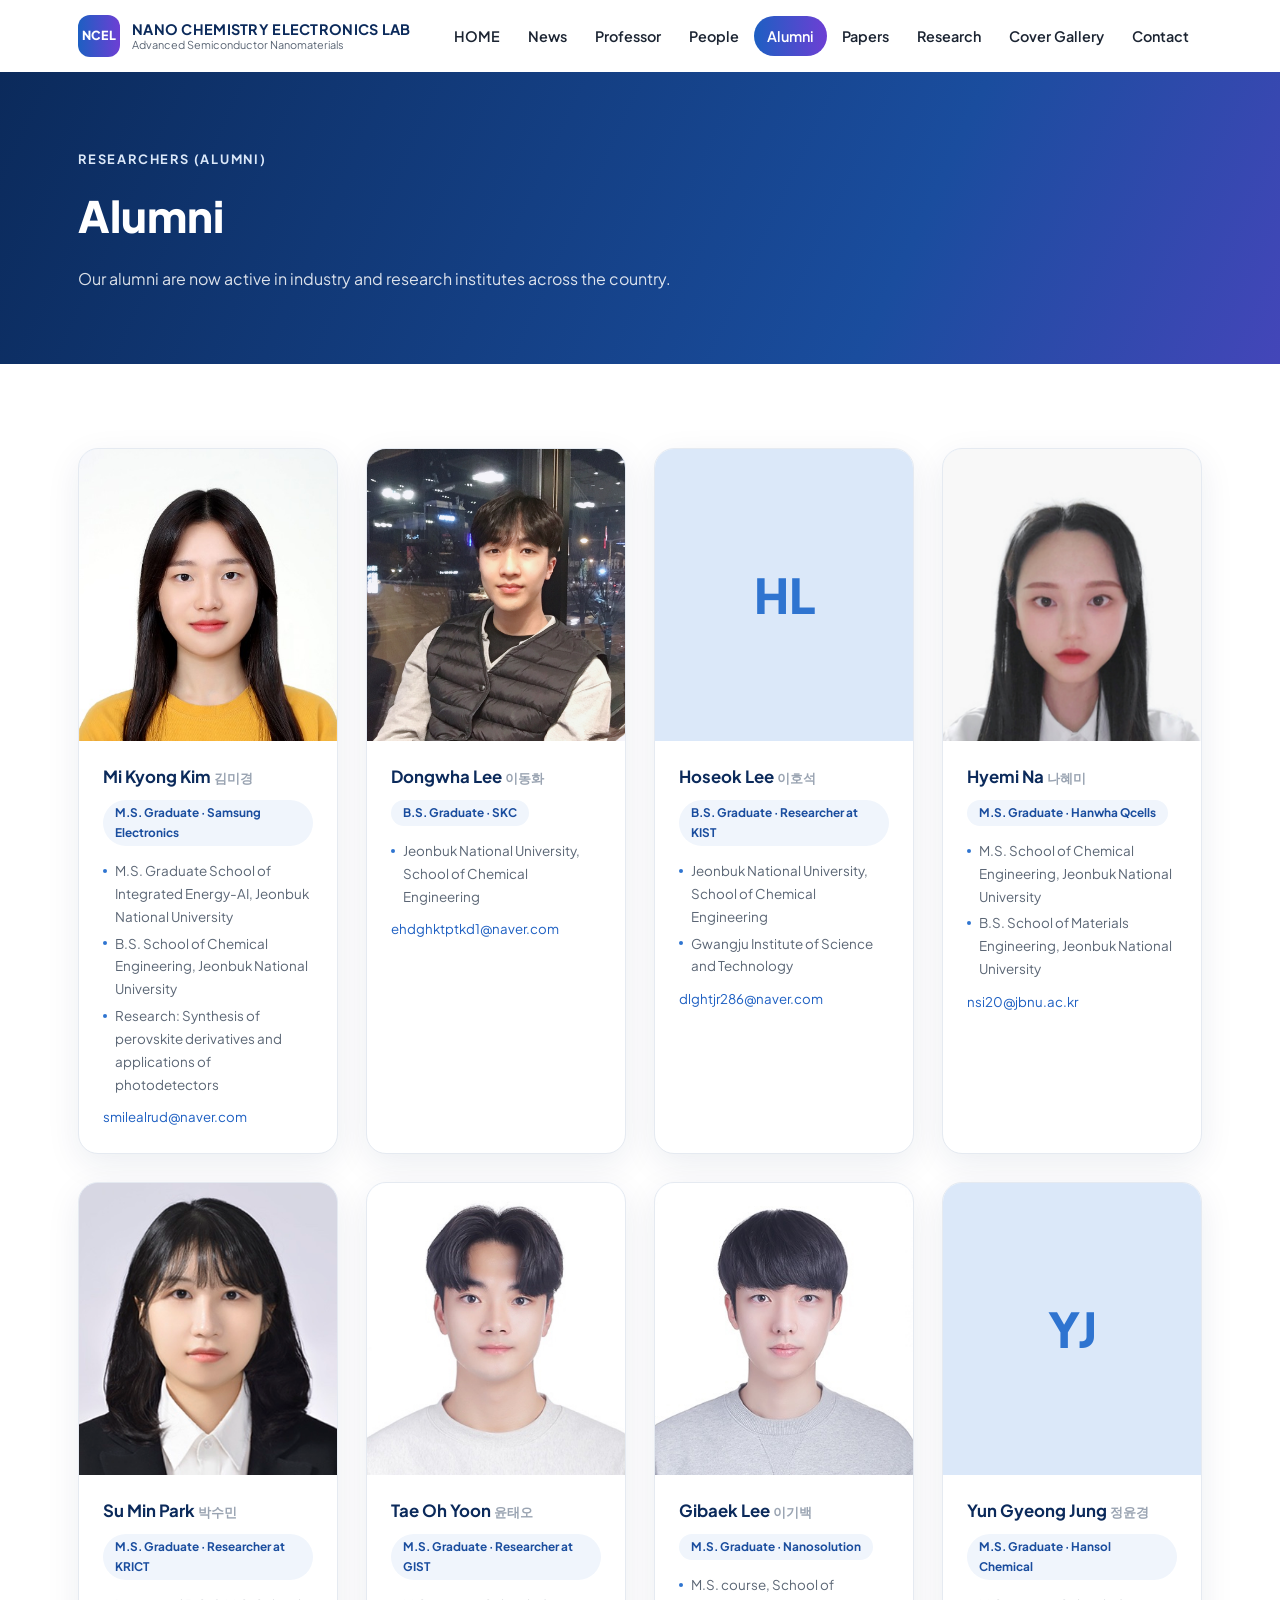
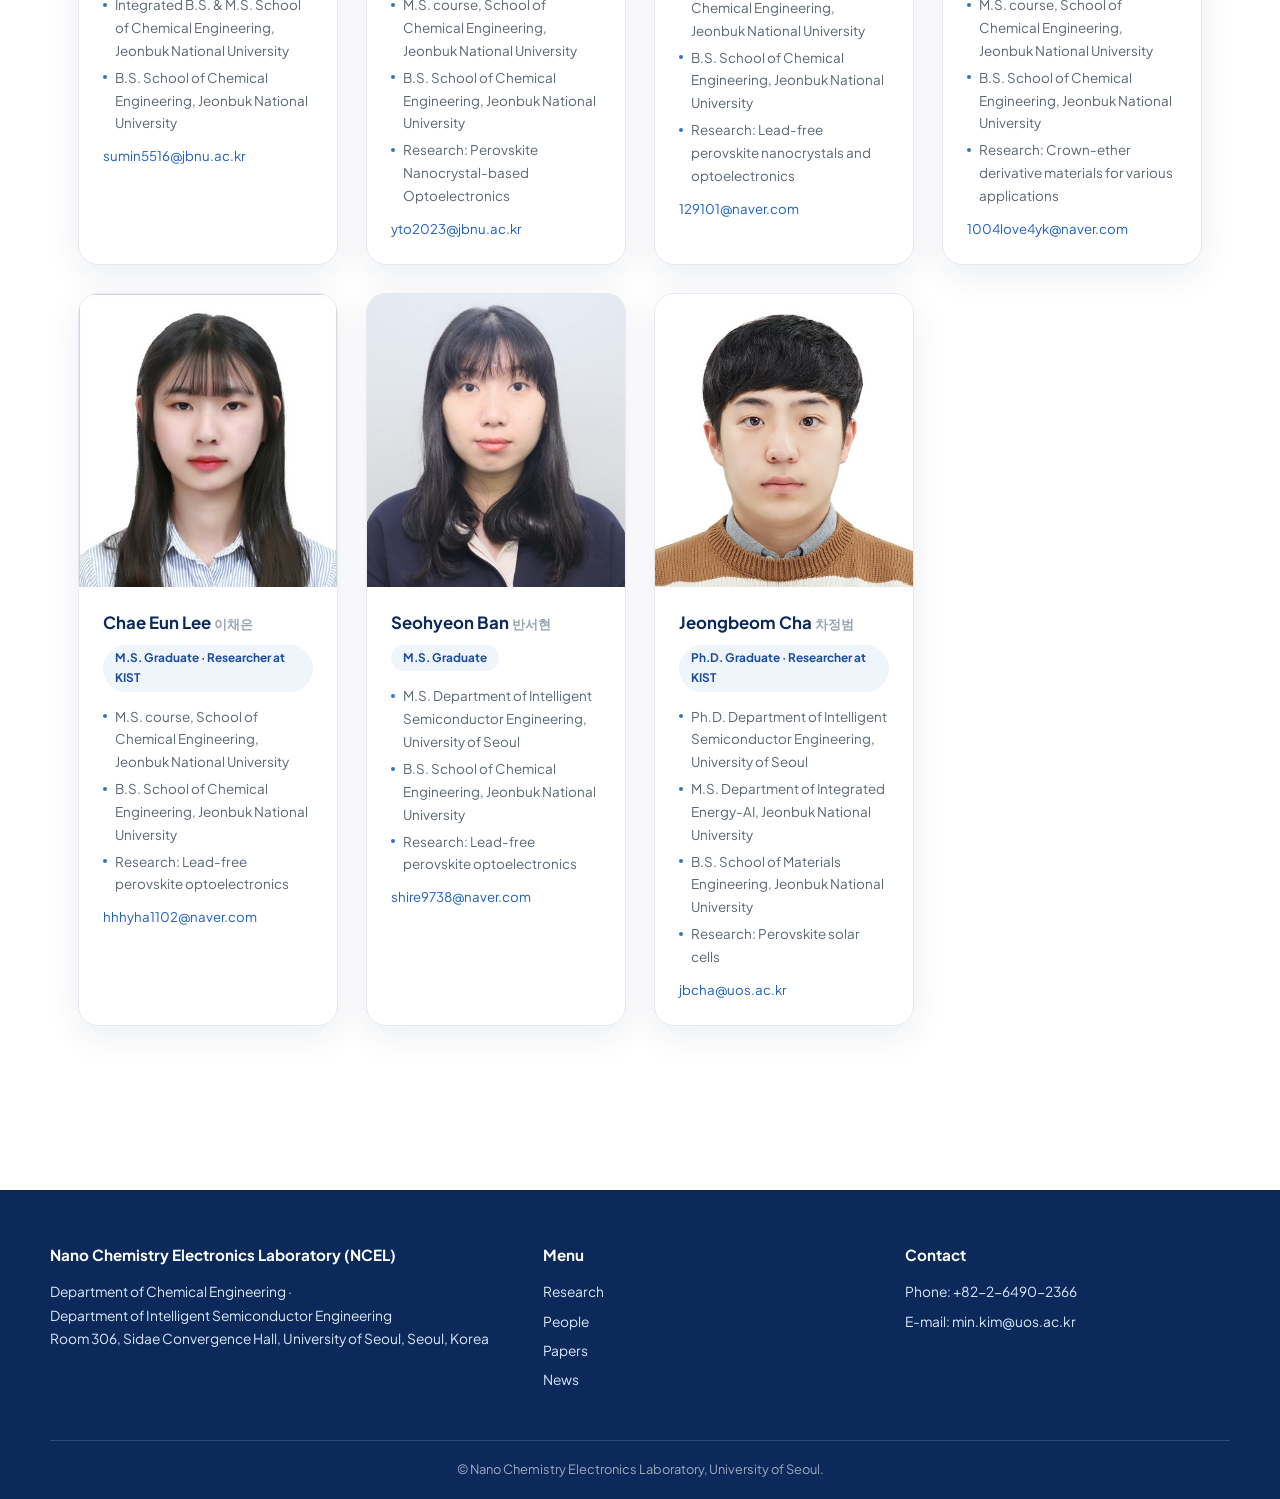
==== commit a0d5126f: "Move Dr. Jeongbeom Cha to Alumni as Researcher at KIST Co-Authored-By: Claude Fable 5 <noreply@anthr" ====
--- a/alumni.html
+++ b/alumni.html
@@ -170,6 +170,20 @@
           <p class="email"><a href="mailto:shire9738@naver.com">shire9738@naver.com</a></p>
         </div>
       </div>
+      <div class="person">
+        <div class="photo"><img src="images/alumni/cha-jeongbeom.jpg" alt="Jeongbeom Cha"></div>
+        <div class="info">
+          <h3>Jeongbeom Cha <small>차정범</small></h3>
+          <span class="role">Ph.D. Graduate · Researcher at KIST</span>
+          <ul>
+            <li>Ph.D. Department of Intelligent Semiconductor Engineering, University of Seoul</li>
+            <li>M.S. Department of Integrated Energy-AI, Jeonbuk National University</li>
+            <li>B.S. School of Materials Engineering, Jeonbuk National University</li>
+            <li>Research: Perovskite solar cells</li>
+          </ul>
+          <p class="email"><a href="mailto:jbcha@uos.ac.kr">jbcha@uos.ac.kr</a></p>
+        </div>
+      </div>
     </div>
   </div>
 </section>
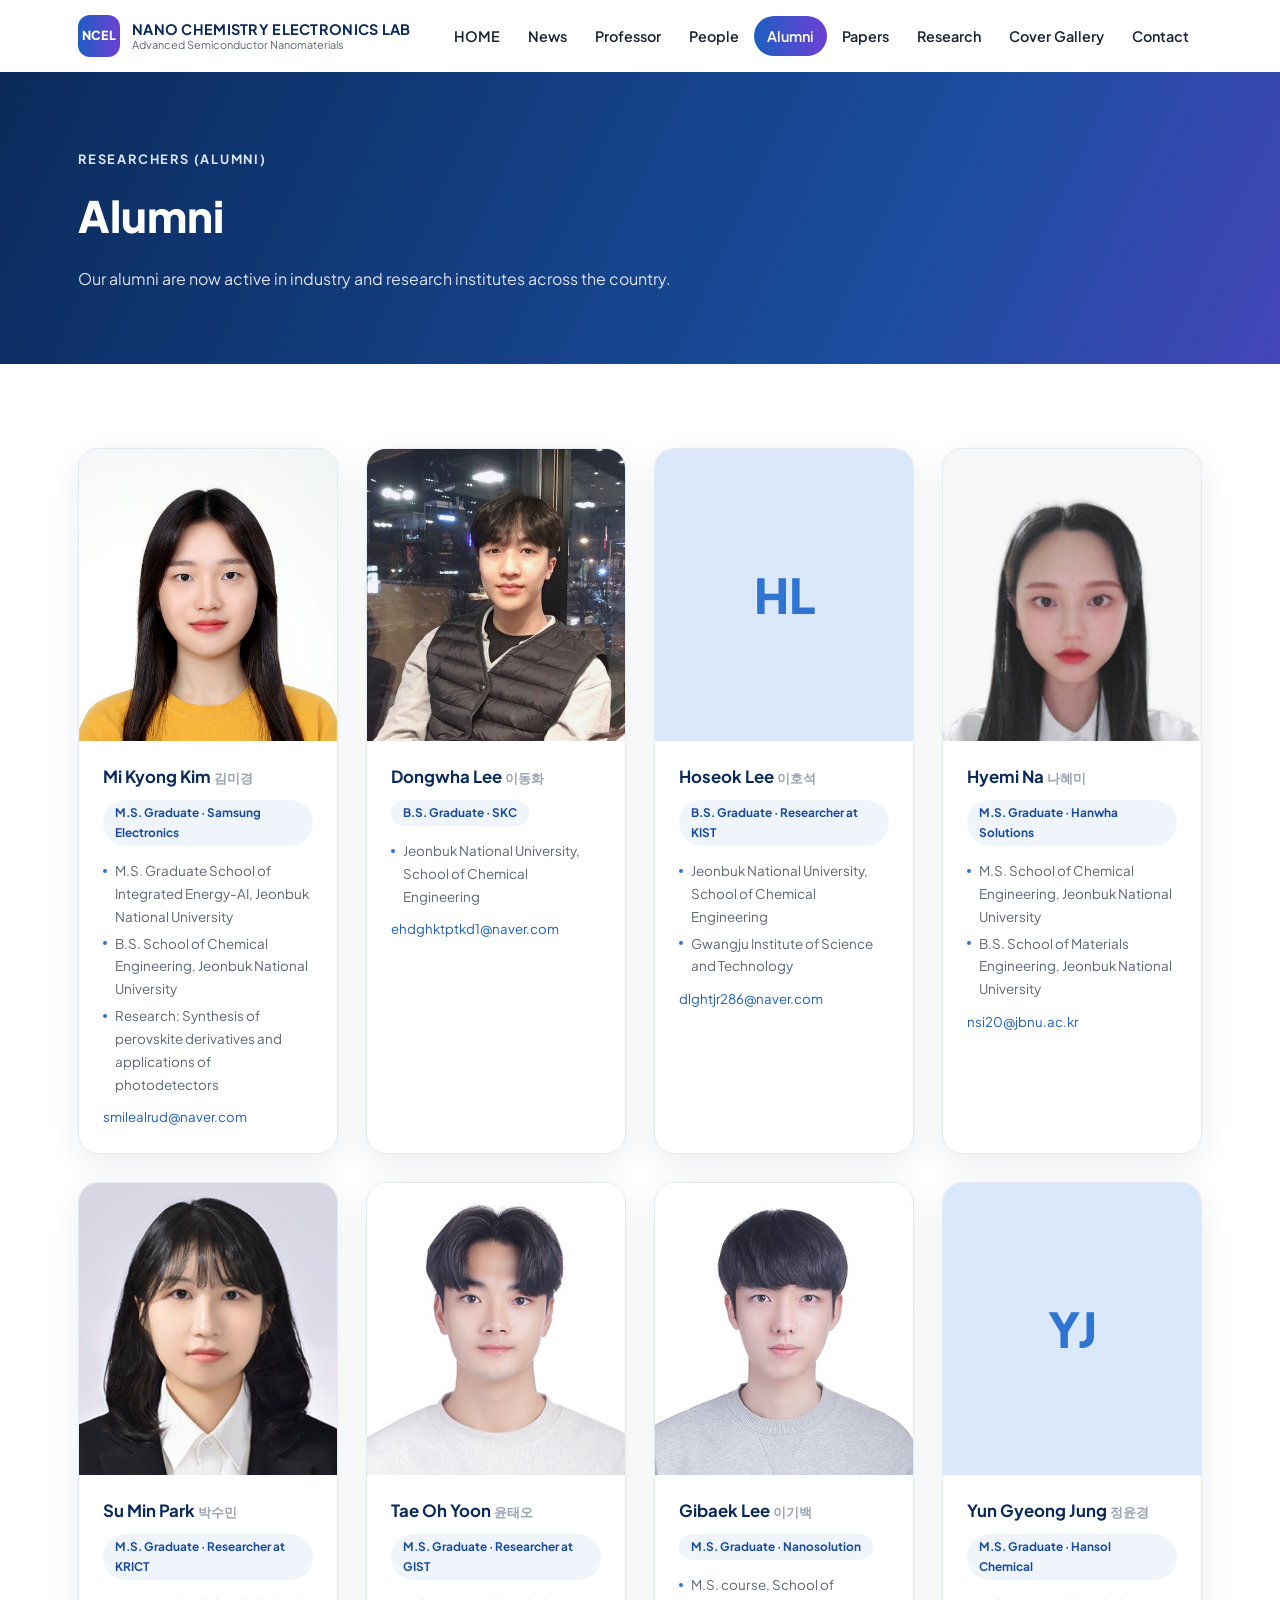
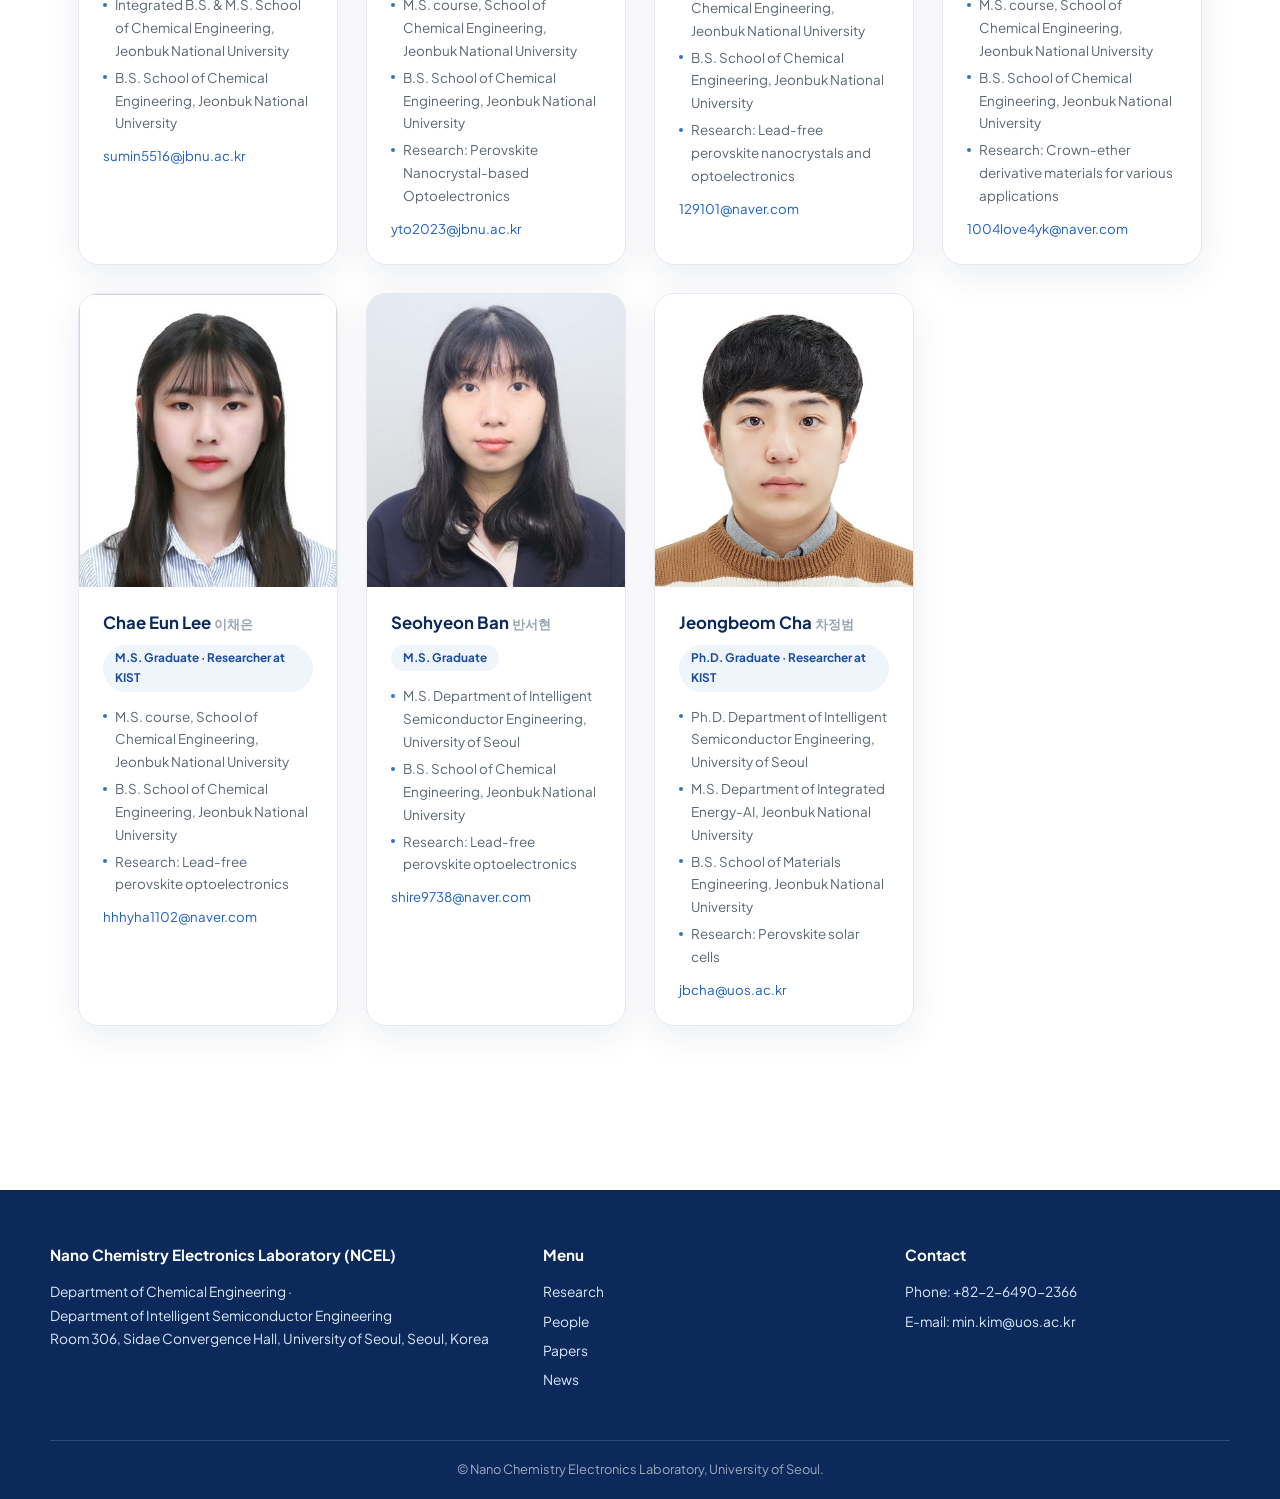
==== commit 65a0f338: "Update Hyemi Na's employer to Hanwha Solutions Co-Authored-By: Claude Fable 5 <noreply@anthropic.com" ====
--- a/alumni.html
+++ b/alumni.html
@@ -85,7 +85,7 @@
         <div class="photo"><img src="images/alumni/na-hyemi.jpg" alt="Hyemi Na"></div>
         <div class="info">
           <h3>Hyemi Na <small>나혜미</small></h3>
-          <span class="role">M.S. Graduate · Hanwha Qcells</span>
+          <span class="role">M.S. Graduate · Hanwha Solutions</span>
           <ul>
             <li>M.S. School of Chemical Engineering, Jeonbuk National University</li>
             <li>B.S. School of Materials Engineering, Jeonbuk National University</li>
--- a/css/style.css
+++ b/css/style.css
@@ -402,6 +402,61 @@
 .contact-info-card dd { font-size: 0.97rem; margin-top: 2px; }
 .contact-info-card a { color: #fff; text-decoration: underline; }
 
+/* ---------- Recruit panel (Korean) ---------- */
+.recruit-panel {
+  position: relative;
+  border-radius: var(--radius);
+  background: linear-gradient(135deg, var(--blue-50) 0%, #fff 55%, #f4f0fd 100%);
+  border: 1.5px solid var(--blue-100);
+  box-shadow: var(--shadow);
+  padding: 48px clamp(28px, 5vw, 56px);
+  overflow: hidden;
+}
+.recruit-panel::before {
+  content: ""; position: absolute; top: 0; left: 0; right: 0; height: 5px;
+  background: var(--grad);
+}
+.recruit-badge {
+  display: inline-block; padding: 5px 16px; border-radius: 999px;
+  background: var(--grad); color: #fff;
+  font-size: 0.78rem; font-weight: 700; letter-spacing: 0.06em;
+  margin-bottom: 16px;
+}
+.recruit-panel h2 {
+  color: var(--blue-900); font-size: clamp(1.35rem, 3vw, 1.9rem);
+  font-weight: 800; line-height: 1.35; margin-bottom: 12px;
+}
+.recruit-panel .quote {
+  color: var(--blue-700); font-weight: 600; font-size: 1.02rem; margin-bottom: 10px;
+}
+.recruit-panel .lede { color: var(--ink-soft); font-size: 0.95rem; max-width: 860px; }
+.recruit-cols {
+  display: grid; grid-template-columns: repeat(auto-fit, minmax(240px, 1fr));
+  gap: 20px; margin-top: 30px;
+}
+.recruit-col {
+  background: rgba(255, 255, 255, 0.85); border: 1px solid var(--line);
+  border-radius: var(--radius-sm); padding: 22px 24px;
+}
+.recruit-col h3 {
+  color: var(--blue-800); font-size: 0.98rem; font-weight: 700; margin-bottom: 12px;
+  display: flex; align-items: center; gap: 8px;
+}
+.recruit-col ul { list-style: none; color: var(--ink-soft); font-size: 0.88rem; }
+.recruit-col ul li { margin: 7px 0; padding-left: 14px; position: relative; }
+.recruit-col ul li::before {
+  content: ""; position: absolute; left: 0; top: 0.62em;
+  width: 5px; height: 5px; border-radius: 50%; background: var(--blue-500);
+}
+.recruit-actions { display: flex; gap: 12px; flex-wrap: wrap; margin-top: 30px; }
+.recruit-actions .btn-outline {
+  display: inline-flex; align-items: center; gap: 8px;
+  padding: 12px 24px; border-radius: 999px;
+  border: 1.5px solid var(--blue-600); color: var(--blue-700);
+  font-weight: 700; font-size: 0.9rem; transition: 0.2s;
+}
+.recruit-actions .btn-outline:hover { background: var(--blue-50); }
+
 /* ---------- Home extras ---------- */
 .highlight-band { display: grid; grid-template-columns: 1fr 1fr; gap: 48px; align-items: center; }
 @media (max-width: 860px) { .highlight-band { grid-template-columns: 1fr; } }
